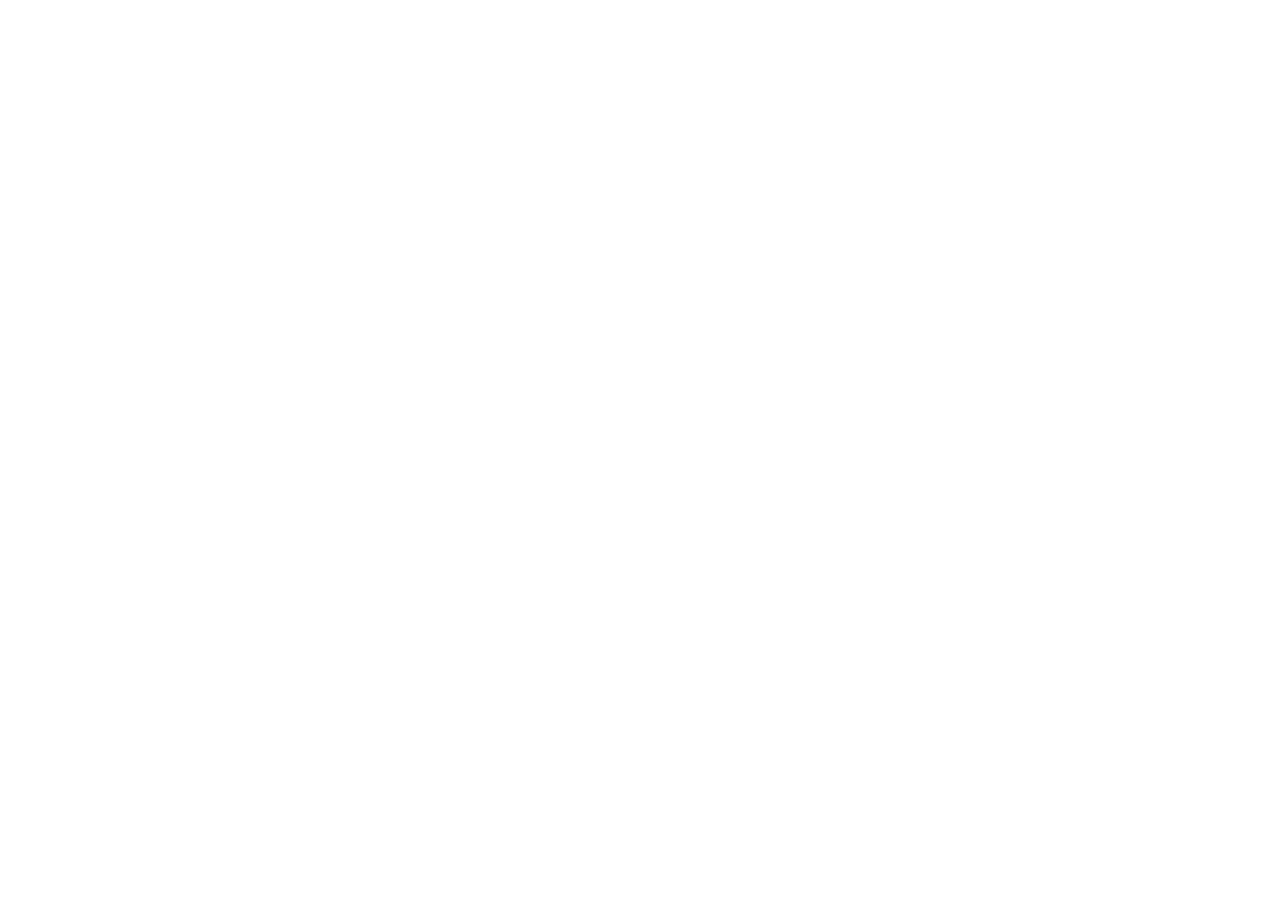
==== index.html @ d2c97942 "feedbeck" ====
<!DOCTYPE html>
<html lang="pt-BR">
<head>
    <meta charset="UTF-8">
    <meta name="viewport" content="width=device-width, initial-scale=1.0">
    <title>feedbeck</title>
</head>
<body>
    
</body>
</html>
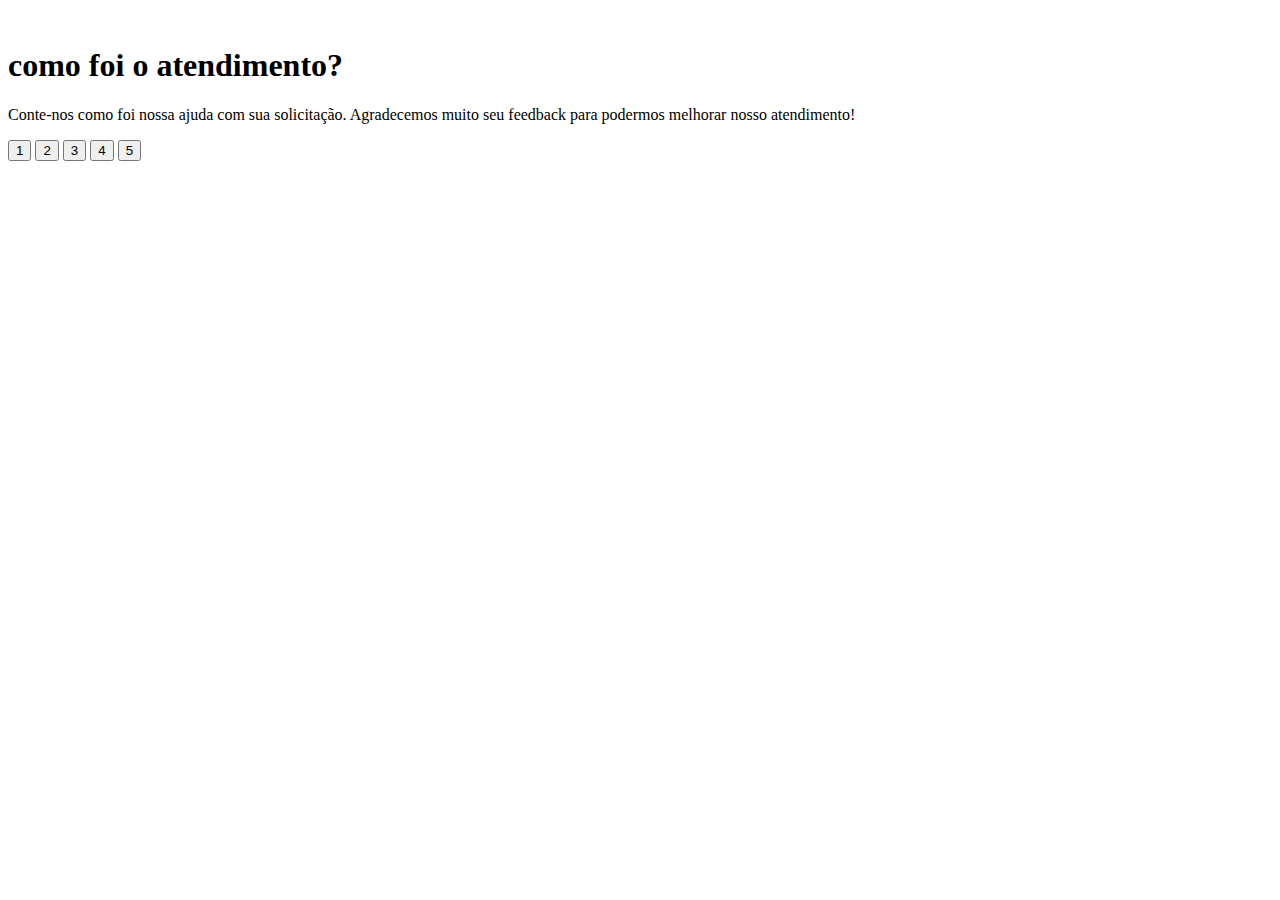
==== commit 9ccfb538: "meu segundo commit" ====
--- a/index.html
+++ b/index.html
@@ -6,6 +6,29 @@
     <title>feedbeck</title>
 </head>
 <body>
-    
+    <div class="card">
+        <div>
+            <img src="./feedback_base/images/icon-star.svg" alt="">
+        </div>
+
+
+
+        <h1>como foi o atendimento?</h1>
+
+
+        <p>Conte-nos como foi nossa ajuda com sua solicitação. Agradecemos muito seu feedback para podermos melhorar nosso atendimento!</p>
+
+        <div>
+            <button>1</button>
+            <button>2</button>
+            <button>3</button>
+            <button>4</button>
+            <button>5</button>
+        </div>
+
+
+
+    </div>
+
 </body>
 </html>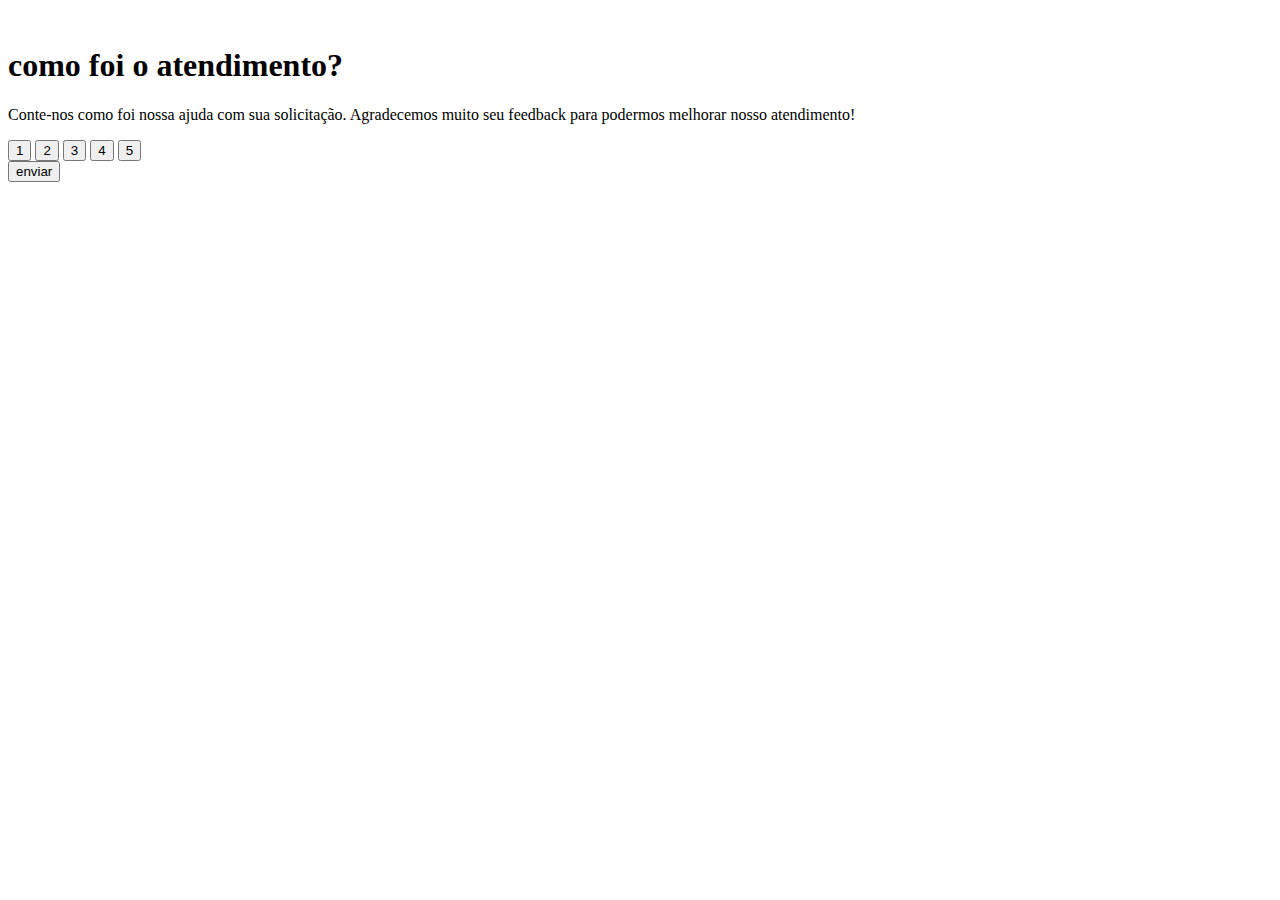
==== commit 0e890c17: "terceiro commit html" ====
--- a/index.html
+++ b/index.html
@@ -7,7 +7,7 @@
 </head>
 <body>
     <div class="card">
-        <div>
+        <div class="estrela">
             <img src="./feedback_base/images/icon-star.svg" alt="">
         </div>
 
@@ -18,7 +18,7 @@
 
         <p>Conte-nos como foi nossa ajuda com sua solicitação. Agradecemos muito seu feedback para podermos melhorar nosso atendimento!</p>
 
-        <div>
+        <div class="notas">
             <button>1</button>
             <button>2</button>
             <button>3</button>
@@ -26,6 +26,9 @@
             <button>5</button>
         </div>
 
+        <button>enviar</button>
+
+
 
 
     </div>
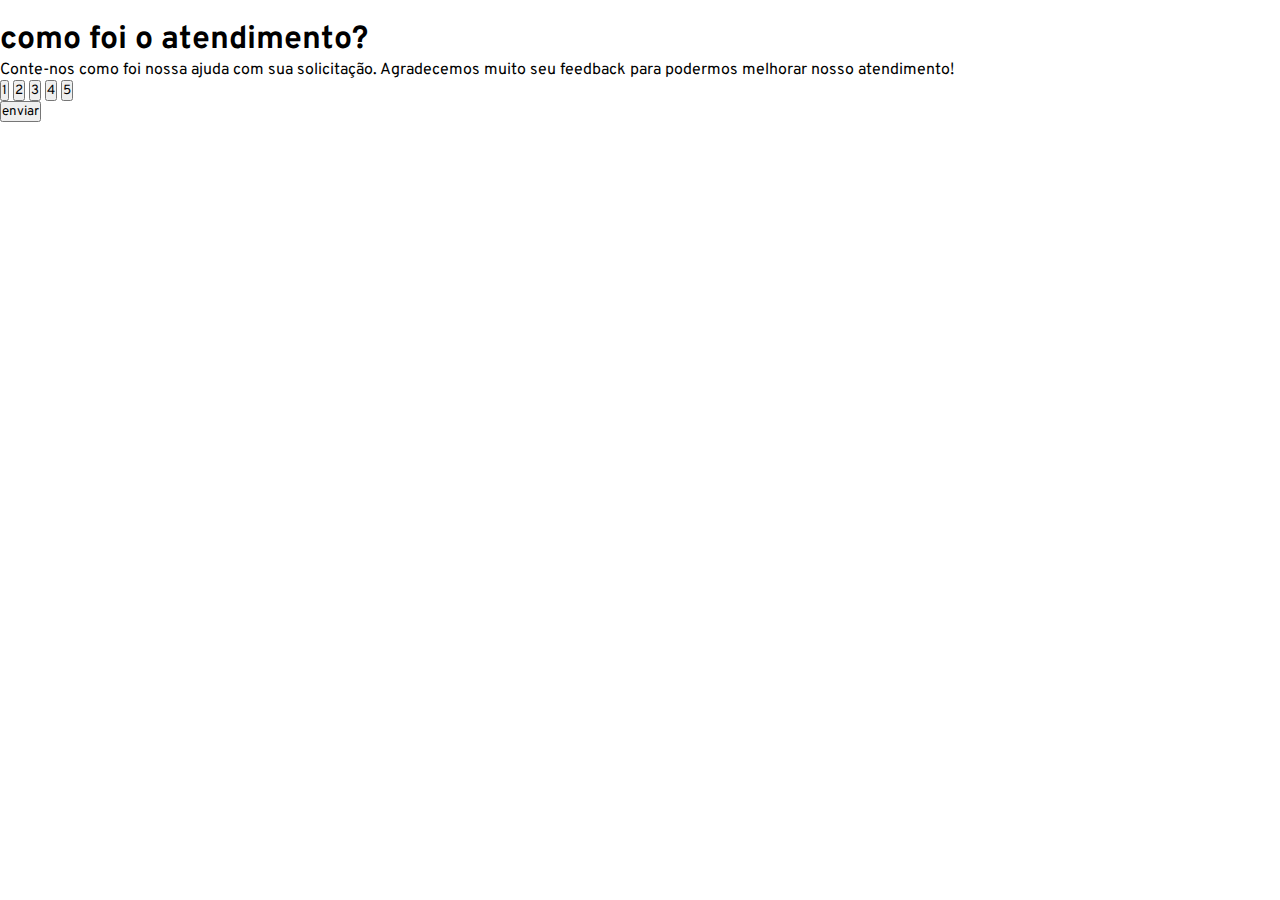
==== commit 6b4d24c0: "quarto commit do html e primeiro do css" ====
--- a/index.html
+++ b/index.html
@@ -3,6 +3,10 @@
 <head>
     <meta charset="UTF-8">
     <meta name="viewport" content="width=device-width, initial-scale=1.0">
+    <link rel="stylesheet" href="style.css">
+    <link rel="preconnect" href="https://fonts.googleapis.com">
+    <link rel="preconnect" href="https://fonts.gstatic.com" crossorigin>
+    <link href="https://fonts.googleapis.com/css2?family=Overpass:ital,wght@0,100..900;1,100..900&display=swap" rel="stylesheet">
     <title>feedbeck</title>
 </head>
 <body>
--- a/style.css
+++ b/style.css
@@ -0,0 +1,6 @@
+*{
+    margin: 0;
+    padding: 0;
+    box-sizing: border-box;
+    font-family: "Overpass", sans-serif;
+}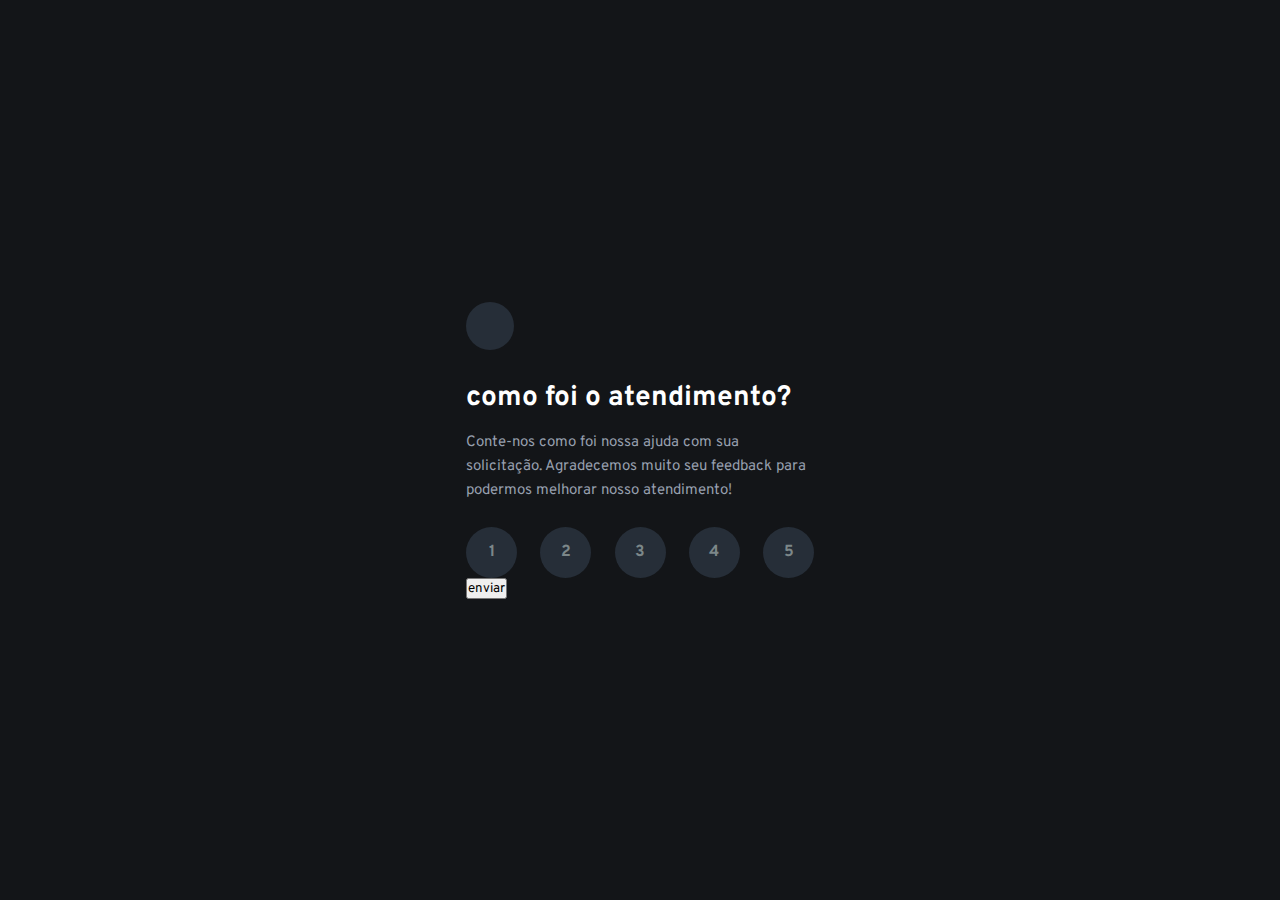
==== commit 38f1ce3a: "segundo quinto commit do css" ====
--- a/index.html
+++ b/index.html
@@ -22,7 +22,7 @@
 
         <p>Conte-nos como foi nossa ajuda com sua solicitação. Agradecemos muito seu feedback para podermos melhorar nosso atendimento!</p>
 
-        <div class="notas">
+        <div class="botoes">
             <button>1</button>
             <button>2</button>
             <button>3</button>
--- a/style.css
+++ b/style.css
@@ -3,4 +3,94 @@
     padding: 0;
     box-sizing: border-box;
     font-family: "Overpass", sans-serif;
+    -webkit-font-smoothing: antialiased;
+}
+
+:root{
+    --dark-blue:#262e38;
+    --light-grey:#969fad;
+    --mediu-grey:#7c8789;
+    --orange :#fc7614;
+    --white : #fff;
+    --very-dark-blue:#131518;
+    --black-gradient: radial-gradient(98.96% 98.96% at 50% 0%, #232A34 O%, #181E27 100%);
+
+}
+
+body{
+    background-color: var(--very-dark-blue);
+
+    height: 100svh;
+
+    display: flex;
+    justify-content: center;
+    align-items: center;
+
+}
+
+.card{
+    background: var(--black-gradient);
+    max-width: 412px;
+    padding: 32px;
+    border-radius: 30px;
+
+
+
+}
+
+
+.estrela{
+    background-color: var(--dark-blue);
+    width: 48px;
+    height: 48px;
+    
+    display: flex;
+    justify-content: center;
+    align-items: center;
+
+    border-radius: 50%;
+
+    margin-bottom: 30px;
+
+}
+
+.card h1{
+    color: var(--white);
+    font-size: 28px;
+    margin-bottom: 15px;
+
+
+}
+
+.card p{
+    color: var(--light-grey);
+    font-size: 15px;
+    line-height: 24px;
+    margin-bottom: 24px;
+
+
+}
+
+.botoes{
+    display: flex;
+    justify-content: space-between;
+
+}
+
+.botoes button{
+    width: 51px;
+    height: 51px;
+    font-size: 16px;
+    font-weight: 700;
+    line-height: 24px;
+    border-radius: 50%;
+    border: none;
+    color: var(--mediu-grey);
+    background-color: var(--dark-blue);
+
+
+}
+
+.botoes button:hover{
+    
 }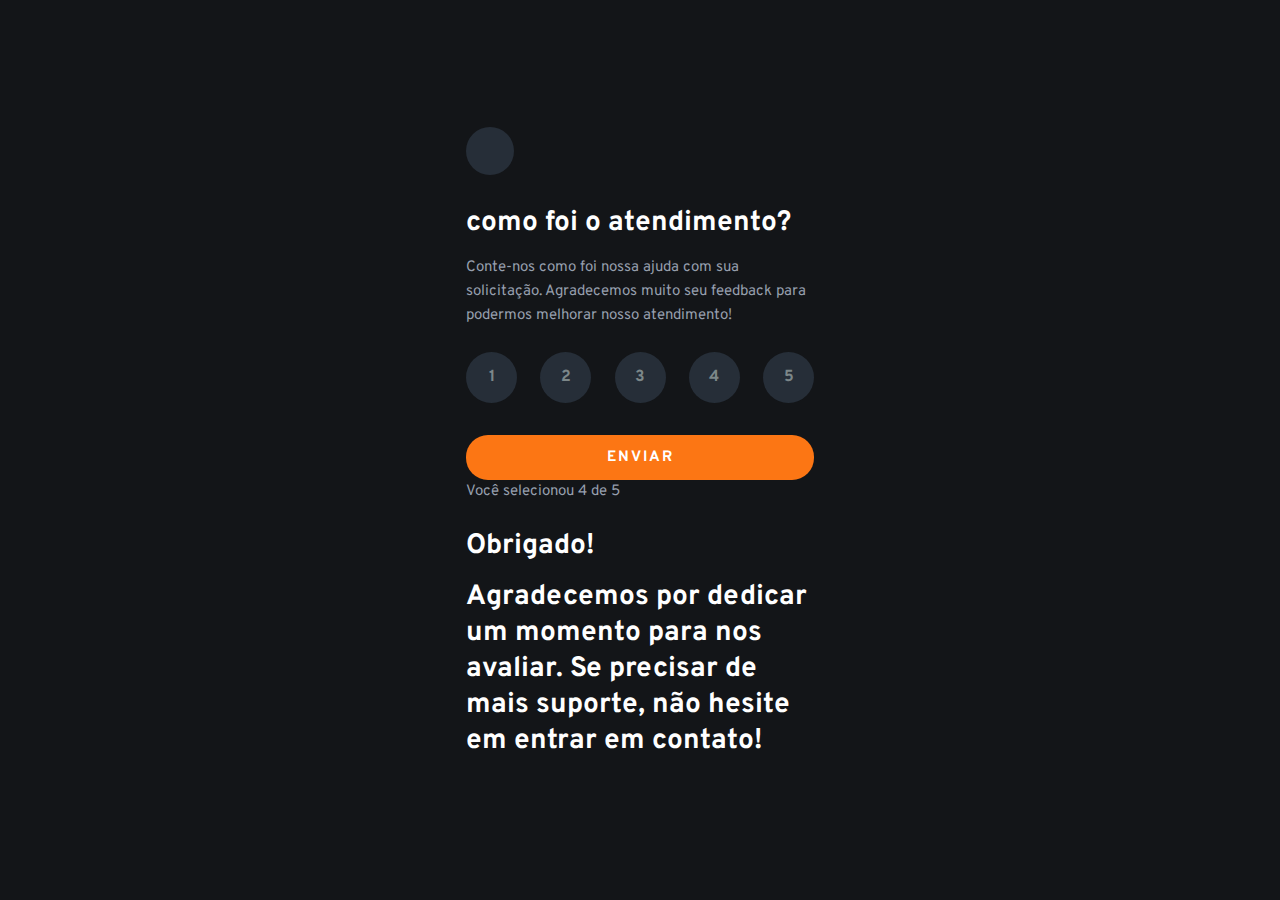
==== commit 2ffe687f: "primeiro commit do agradecimento html/css" ====
--- a/index.html
+++ b/index.html
@@ -30,12 +30,14 @@
             <button>5</button>
         </div>
 
-        <button>enviar</button>
 
+        <a href="./pages/agradecimento.html">enviar</a>
 
+        <p>Você selecionou 4 de 5</p>
 
-
+        <h1>Obrigado!</h1>
+        
+        <h1>Agradecemos por dedicar um momento para nos avaliar. Se precisar de mais suporte, não hesite em entrar em contato!</h1>
     </div>
-
 </body>
 </html>--- a/style.css
+++ b/style.css
@@ -74,10 +74,12 @@
 .botoes{
     display: flex;
     justify-content: space-between;
+    margin-bottom: 32px;
+
 
 }
 
-.botoes button{
+.botoes button  {
     width: 51px;
     height: 51px;
     font-size: 16px;
@@ -88,9 +90,48 @@
     color: var(--mediu-grey);
     background-color: var(--dark-blue);
 
+    transition: all ease-in-out 0.3s;
+
+
+
 
 }
 
 .botoes button:hover{
-    
+    color: var(--white);
+    background-color: var(--orange);
+    cursor: pointer;
+}
+
+.botoes button:focus{
+    color: var(--white);
+    background-color: var(--light-grey);
+
+
+}
+
+.card > a {
+    display: block;
+    width: 100%;
+    padding: 13px;
+    background-color: var(--orange);
+    border: none;
+    border-radius: 22px;
+
+
+    font-size: 15px;
+    font-weight: 700;
+    text-transform: uppercase;
+    letter-spacing: 2px;
+    color: var(--white);
+    text-align: center;
+    text-decoration: none;
+
+    transition: all ease-in-out 0.3s;
+}
+
+.card > a:hover{
+    color: var(--orange);
+    background-color: var(--white);
+    cursor: pointer;    
 }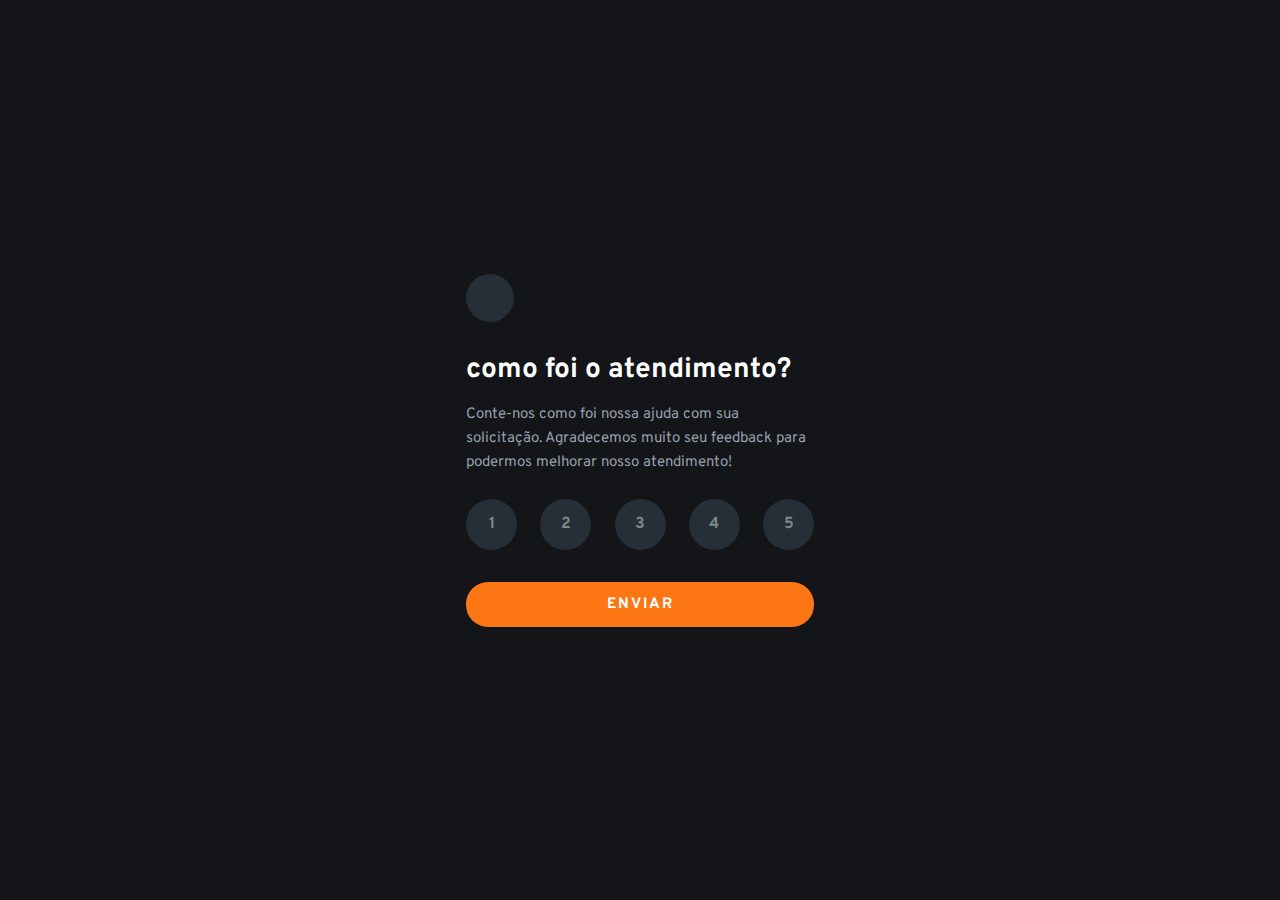
==== commit 01702c0d: "segundo commit do agradecimento html/css" ====
--- a/index.html
+++ b/index.html
@@ -32,12 +32,6 @@
 
 
         <a href="./pages/agradecimento.html">enviar</a>
-
-        <p>Você selecionou 4 de 5</p>
-
-        <h1>Obrigado!</h1>
-        
-        <h1>Agradecemos por dedicar um momento para nos avaliar. Se precisar de mais suporte, não hesite em entrar em contato!</h1>
     </div>
 </body>
 </html>